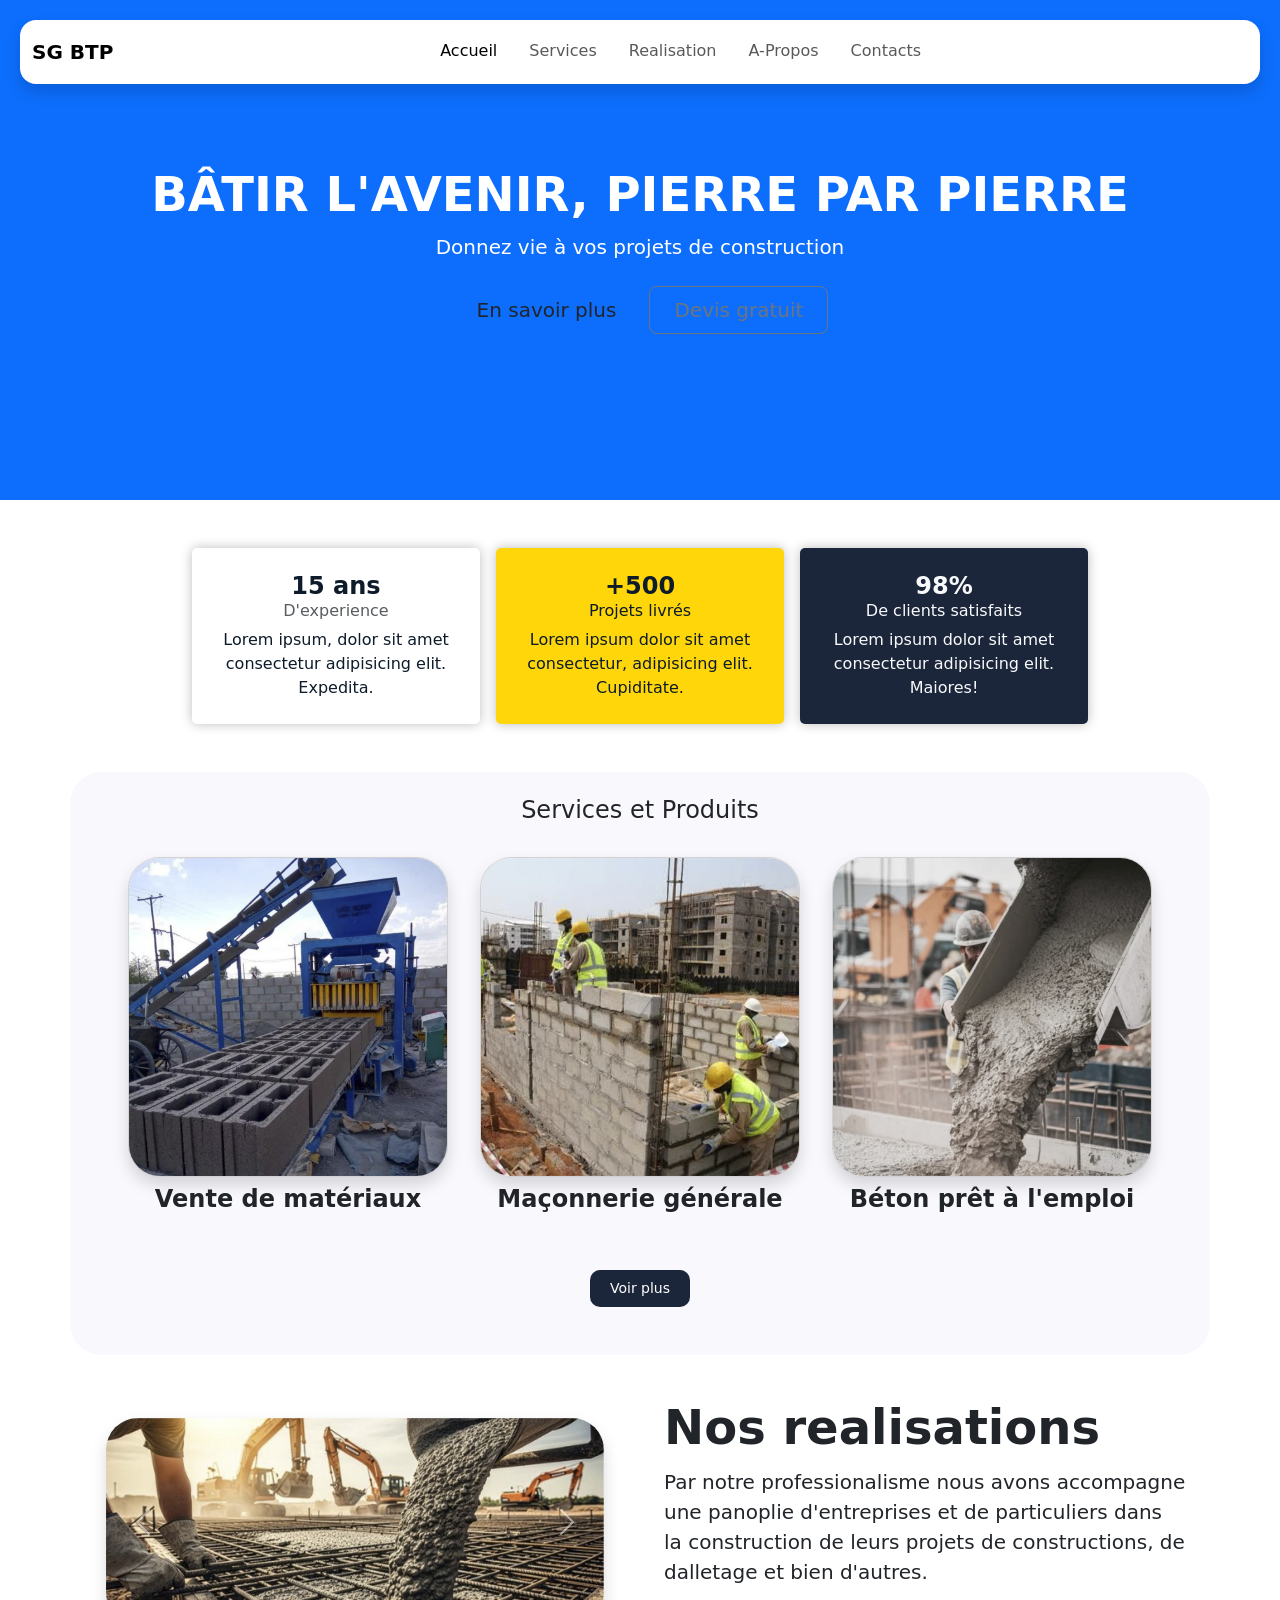
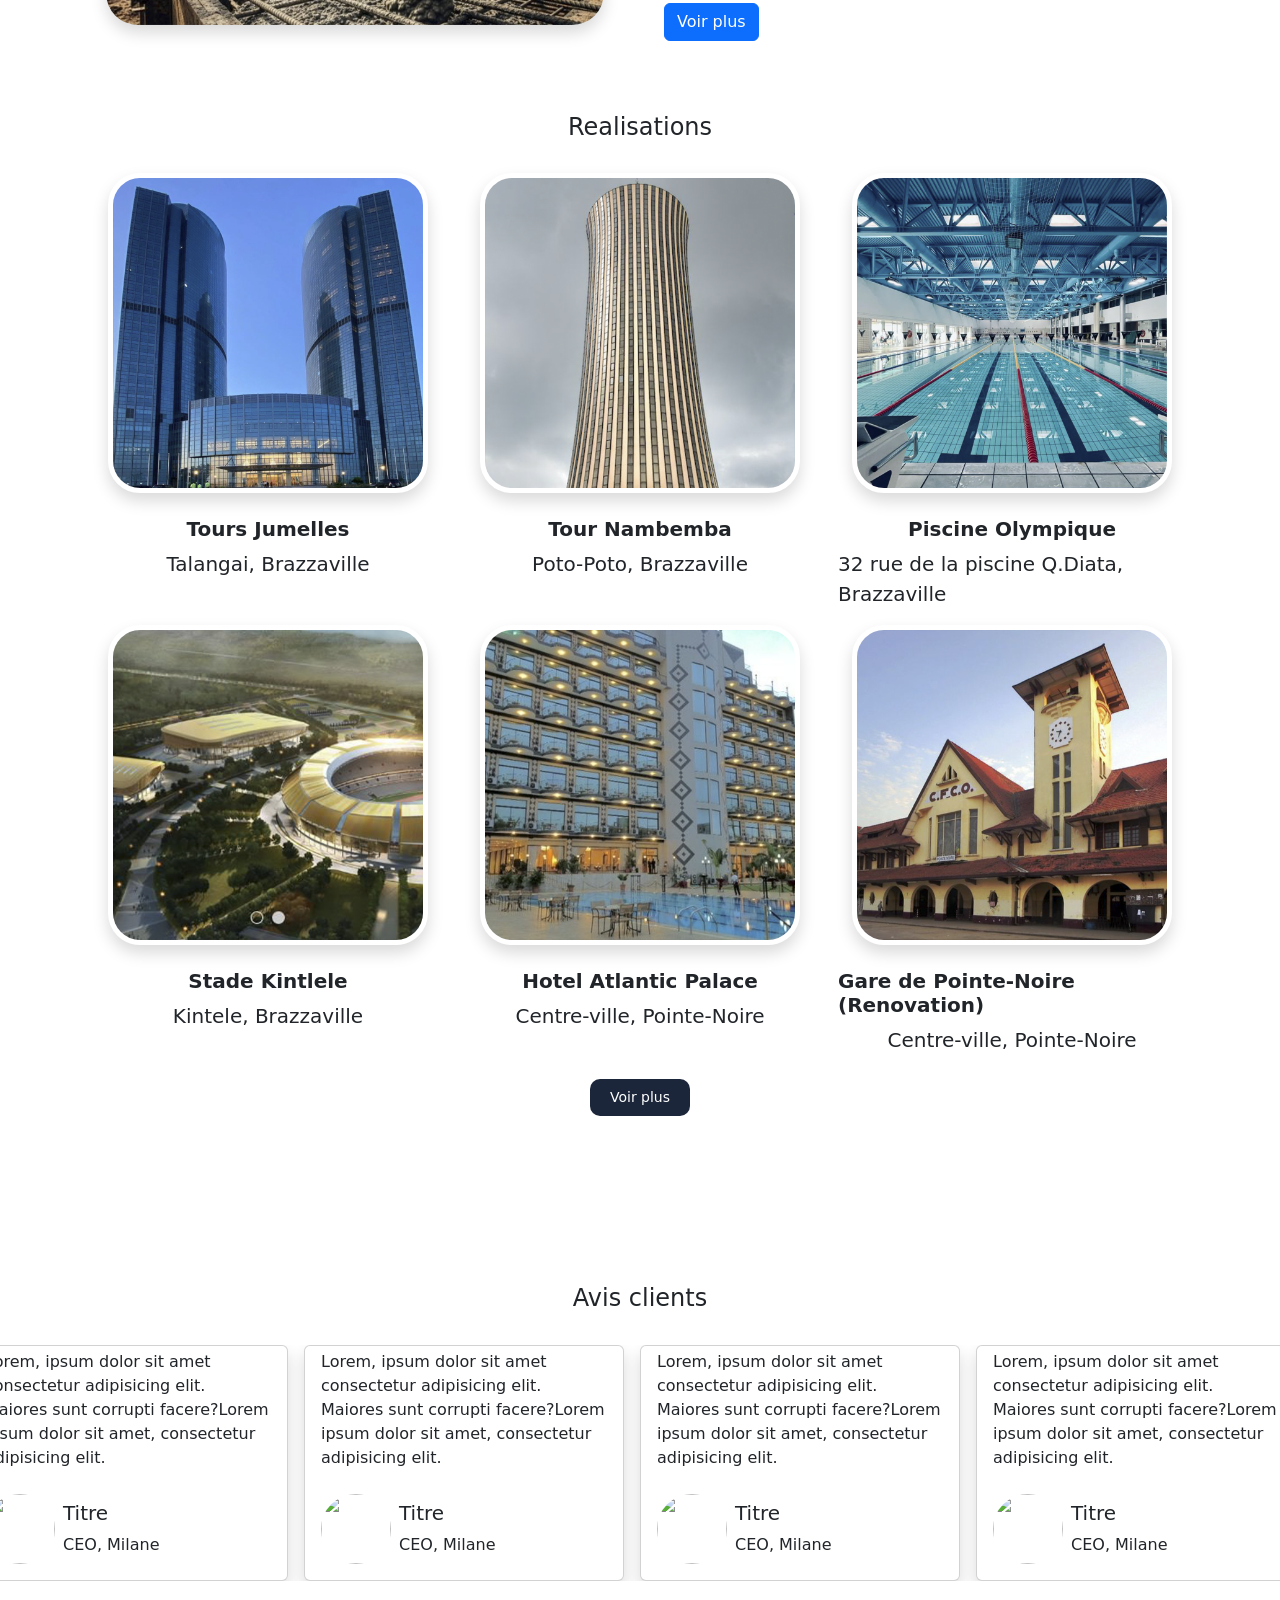
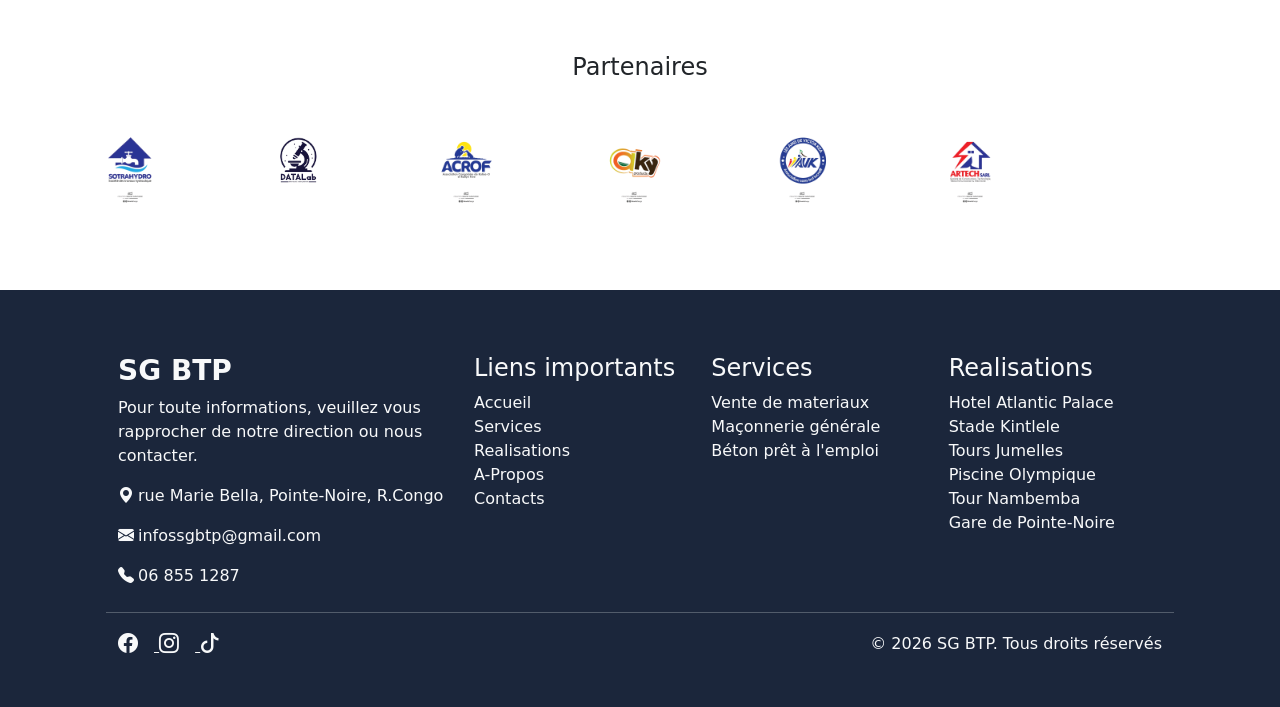
==== index.html @ d7a0d1f5 "Add files via upload" ====
<!DOCTYPE html>
<html lang="en">
<head>
    <meta charset="UTF-8">
    <meta name="viewport" content="width=device-width, initial-scale=1.0">
    <link rel="stylesheet" href="style.css">
    <link href="https://cdn.jsdelivr.net/npm/bootstrap@5.3.8/dist/css/bootstrap.min.css" rel="stylesheet" integrity="sha384-sRIl4kxILFvY47J16cr9ZwB07vP4J8+LH7qKQnuqkuIAvNWLzeN8tE5YBujZqJLB" crossorigin="anonymous">
    <link rel="stylesheet" href="https://cdn.jsdelivr.net/npm/bootstrap-icons@1.13.1/font/bootstrap-icons.min.css">
    <title>S.G. BTP</title>
</head>
<body>
    <!-- Barre de navigation -->
    <header class="d-flex justify-content-center shadow-sm sticky-top">
      <nav class="navbar navbar-expand-lg shadow fixed-top">
        <div class="container-fluid">
          <a class="navbar-brand fw-bold" href="#">SG BTP</a>
          <button class="navbar-toggler pe-0" type="button" data-bs-toggle="offcanvas" data-bs-target="#offcanvasNavbar" aria-controls="offcanvasNavbar" aria-label="Toggle navigation">
            <span class="navbar-toggler-icon"></span>
          </button>
          <div class="offcanvas offcanvas-end" tabindex="-1" id="offcanvasNavbar" aria-labelledby="offcanvasNavbarLabel">
            <div class="offcanvas-header">
              <h5 class="offcanvas-title" id="offcanvasNavbarLabel">SG BTP</h5>
              <button type="button" class="btn-close" data-bs-dismiss="offcanvas" aria-label="Close"></button>
            </div>
            <div class="offcanvas-body">
              <ul class="navbar-nav justify-content-center flex-grow-1 pe-3 gap-3">
                <li class="nav-item">
                  <a class="nav-link active" aria-current="page" href="index.html">Accueil</a>
                </li>
                <li class="nav-item">
                  <a class="nav-link" href="#service">Services</a>
                </li>
                <li class="nav-item">
                  <a class="nav-link" href="#realisation">Realisation</a>
                </li>
                <li class="nav-item">
                  <a class="nav-link" href="a-propos.html">A-Propos</a>
                </li>
                <li class="nav-item">
                  <a class="nav-link" href="contacts.html">Contacts</a>
                </li>
              </ul>
            </div>
          </div>
        </div>
      </nav>
    </header>


    <main>
        <!-- Baniere -->
        <div class="container-heros col-xxl-8 text-white">
          <div class="d-flex flex-column justify-content-center bg-primary text-center heroes-top">
            <h1 class="display-5 fw-bold text-uppercase">Bâtir l'avenir, pierre par pierre</h1>
            <div class="col-lg-6 mx-auto">
              <p class="lead mb-4">Donnez vie à vos projets de construction</p>
              <div class="d-grid gap-2 d-sm-flex justify-content-sm-center">
                <button type="button" class="btn bg-primary btn-first btn-lg px-4 gap-3">En savoir plus</button>
                <button type="button" class="btn bg btn-outline-secondary btn-lg px-4">Devis gratuit</button>
              </div>
            </div>
          </div>

            <!-- Cartes Chiffres -->
            <div class="container justify-content-center py-5 chiffres">
              <div class="row justify-content-center gap-3">
                <div class="card-bg text-center py-4 col-2 col-md-12 col-sx-12 d-flex flex-column justify-content-center align-items-center carte-1" style="width: 18rem">
                    <h4 class="card-title fw-bold">15 ans</h4>
                    <h6 class="card-subtitle mb-2 text-body-secondary">D'experience</h6>
                    <p class="card-text">Lorem ipsum, dolor sit amet consectetur adipisicing elit. Expedita.</p>
                </div>
                <div class="card-bg text-center col-3 col-md-12 col-sx-12 d-flex flex-column justify-content-center align-items-center carte-2" style="width: 18rem">
                    <h4 class="card-title fw-bold">+500</h4>
                    <h6 class="card-subtitle mb-2">Projets livrés</h6>
                    <p class="card-text">Lorem ipsum dolor sit amet consectetur, adipisicing elit. Cupiditate.</p>
                </div>
                <div class="card-bg col-3 col-md-12 col-sx-12 text-center d-flex flex-column justify-content-center align-items-center carte-3" style="width: 18rem">
                    <h4 class="card-title fw-bold">98%</h4>
                    <h6 class="card-subtitle mb-2">De clients satisfaits</h6>
                    <p class="card-text">Lorem ipsum dolor sit amet consectetur adipisicing elit. Maiores!</p>
                </div>
              </div>
          </div>
        </div>

        <!-- Produits et services -->
        <div class="container rounded-5 produits">
          <div class="d-flex flex-column align-items-center">
            <div class="text">
              <div class="text d-flex align-items-center py-4">
                <h4 class="" id="service">Services et Produits</h4>
              </div>
            </div>
            <!-- Cartes -->
            <div class="row gap-2 justify-content-center pb-5 services">
              <div class="col d-flex flex-column align-items-center">
                <div class="card px-0 col-4 col-md-12 shadow overflow-hidden rounded-5" style="width: 20rem; height: 20rem;">
                  <img src="assets/images/briques.png" class="img-fluid" alt="">
                </div>
                <h4 class="fw-bold mt-2">Vente de matériaux</h4>
              </div>
              <div class="col d-flex flex-column align-items-center">
                <div class="card px-0 col-4 col-md-12 shadow overflow-hidden rounded-5" style="width: 20rem; height: 20rem;">
                  <img src="assets/images/construction.png" class="img-fluid" alt="">
                </div>
                <h4 class="fw-bold mt-2">Maçonnerie générale</h4>
              </div>
              <div class="col d-flex flex-column align-items-center">
                <div class="card px-0 col-4 col-md-12 shadow overflow-hidden rounded-5" style="width: 20rem; height: 20rem;">
                  <img src="assets/images/beton.png" class="img-fluid" alt="">
                </div>
                <h4 class="fw-bold mt-2">Béton prêt à l'emploi</h4>
              </div>
            </div>
            <a href="" class="VoirPlus-button mb-5">Voir plus</a>
          </div>
        </div>


        <!-- Autre section -->
        <div class="container d-flex align-items-center col-xxl-8 px-4 my-5">
          <div class="row flex-lg-row-reverse align-items-center g-5">
            <div class="col-lg-6">
              <h1 class="display-5 fw-bold lh-1 mb-3">Nos realisations</h1>
              <p class="lead">Par notre professionalisme nous avons accompagne une panoplie d'entreprises et de particuliers dans la construction de leurs projets de constructions, de dalletage et bien d'autres.</p>
              <a href="#" class="btn btn-primary">Voir plus</a>
            </div>

            <div class="col-10 col-sm-8 col-lg-6 slide">
              <div class="container rounded-3">
                <div id="carouselExampleFade" class="carousel slide carousel-fade">
                    <div class="carousel-inner rounded-5 shadow">
                      <div class="carousel-item active">
                        <img src="assets/images/bg-index-1.png" class="d-block img-fluid" alt="">
                      </div>
                      <div class="carousel-item">
                        <img src="assets/images/canalisation-2.png" class="d-block img-fluid" alt="">
                      </div>
                      <div class="carousel-item">
                        <img src="assets/images/beton.png" class="d-block img-fluid" alt="">
                      </div>
                    </div>
                    <button class="carousel-control-prev" type="button" data-bs-target="#carouselExampleFade" data-bs-slide="prev">
                      <span class="carousel-control-prev-icon" aria-hidden="true"></span>
                      <span class="visually-hidden">Previous</span>
                    </button>
                    <button class="carousel-control-next" type="button" data-bs-target="#carouselExampleFade" data-bs-slide="next">
                      <span class="carousel-control-next-icon" aria-hidden="true"></span>
                      <span class="visually-hidden">Next</span>
                    </button>
                </div>
              </div>

            </div>
          </div>
        </div>

        <!-- Realisations -->
        <div class="container rounded-5 realisation" id="realisation">
          <div class="d-flex flex-column align-items-center">
            <div class="text">
              <div class="text d-flex align-items-center py-4">
                <h4 class="">Realisations</h4>
              </div>
            </div>
            <!-- Cartes -->
            <div class="container d-flex flex-column gap-2 justify-content-center align-items-center pb-5 services">
              <div class="row">
                <div class="col d-flex flex-column align-items-center">
                  <div class="card px-0 col-4 col-md-12 shadow overflow-hidden rounded-5  border-5 border-white" style="width: 20rem; height: 20rem;">
                    <img src="assets/images/Tour-Jumelles.png" class="img-fluid" alt="">
                  </div>
                  <h5 class="fw-bold mt-4">Tours Jumelles</h5>
                  <p class="lead">Talangai, Brazzaville</p>
                </div>
                <div class="col d-flex flex-column align-items-center">
                  <div class="card px-0 col-4 col-md-12 shadow overflow-hidden rounded-5 border-5 border-white" style="width: 20rem; height: 20rem;">
                    <img src="assets/images/Tour-Nambemba.png" class="img-fluid" alt="">
                  </div>
                  <h5 class="fw-bold mt-4">Tour Nambemba</h5>
                  <p class="lead">Poto-Poto, Brazzaville</p>
                </div>
                <div class="col d-flex flex-column align-items-center">
                  <div class="card px-0 col-4 col-md-12 shadow overflow-hidden rounded-5 border-5 border-white" style="width: 20rem; height: 20rem;">
                    <img src="assets/images/piscine.png" class="img-fluid" alt="">
                  </div>
                  <h5 class="fw-bold mt-4">Piscine Olympique</h5>
                  <p class="lead">32 rue de la piscine Q.Diata, Brazzaville</p>
                </div>
                <div class="col d-flex flex-column align-items-center">
                  <div class="card px-0 col-4 col-md-12 shadow overflow-hidden rounded-5 border-5 border-white" style="width: 20rem; height: 20rem;">
                    <img src="assets/images/Stade-Kintele.png" class="img-fluid" alt="">
                  </div>
                  <h5 class="fw-bold mt-4">Stade Kintlele</h5>
                  <p class="lead">Kintele, Brazzaville</p>
                </div>
                <div class="col d-flex flex-column align-items-center">
                  <div class="card px-0 col-4 col-md-12 shadow overflow-hidden rounded-5 border-5 border-white" style="width: 20rem; height: 20rem;">
                    <img src="assets/images/Atlantic-Palace.png" class="img-fluid" alt="">
                  </div>
                  <h5 class="fw-bold mt-4">Hotel Atlantic Palace</h5>
                  <p class="lead">Centre-ville, Pointe-Noire</p>
                </div>
                <div class="col d-flex flex-column align-items-center">
                  <div class="card px-0 col-4 col-md-12 shadow overflow-hidden rounded-5 border-5 border-white" style="width: 20rem; height: 20rem;">
                    <img src="assets/images/Gare.png" class="img-fluid" alt="">
                  </div>
                  <h5 class="fw-bold mt-4">Gare de Pointe-Noire (Renovation)</h5>
                  <p class="lead">Centre-ville, Pointe-Noire</p>
                </div>
              </div>
              <a href="" class="VoirPlus-button mb-5">Voir plus</a>
            </div>
          </div>
        </div>

        <!-- Avis clients -->
        <div class="carousel-container avis-clients py-5">
          <div class="text d-flex align-items-center px-4 py-4">
            <h4 class="">Avis clients</h4>
          </div>
          <div class="carousel-avis">
            <div class="carousel-inner d-flex justify-content-center gap-3">
              <div class="card col-3 col-sx-12 shadow card-avis">
                <div class="card-body pt-1">
                  <p class="card-text">Lorem, ipsum dolor sit amet consectetur adipisicing elit. Maiores sunt corrupti facere?Lorem ipsum dolor sit amet, consectetur adipisicing elit.</p>
                  <div class="d-flex align-items-center pt-2">
                    <img src="https://i.pinimg.com/736x/65/1d/26/651d2673dc1238faa5133dba76e89528.jpg" alt="">
                    <div class="ps-2">
                      <h5 class="card-title">Titre</h5>
                      <span>CEO, Milane</span>
                    </div>
                  </div>
                </div>
              </div>
              <div class="card col-3 col-sx-12 shadow card-avis">
                <div class="card-body pt-1">
                  <p class="card-text">Lorem, ipsum dolor sit amet consectetur adipisicing elit. Maiores sunt corrupti facere?Lorem ipsum dolor sit amet, consectetur adipisicing elit.</p>
                  <div class="d-flex align-items-center pt-2">
                    <img src="https://i.pinimg.com/736x/65/1d/26/651d2673dc1238faa5133dba76e89528.jpg" alt="">
                    <div class="ps-2">
                      <h5 class="card-title">Titre</h5>
                      <span>CEO, Milane</span>
                    </div>
                  </div>
                </div>
              </div>
              <div class="card col-3 col-sx-12 shadow card-avis">
                <div class="card-body pt-1">
                  <p class="card-text">Lorem, ipsum dolor sit amet consectetur adipisicing elit. Maiores sunt corrupti facere?Lorem ipsum dolor sit amet, consectetur adipisicing elit.</p>
                  <div class="d-flex align-items-center pt-2">
                    <img src="https://i.pinimg.com/736x/65/1d/26/651d2673dc1238faa5133dba76e89528.jpg" alt="">
                    <div class="ps-2">
                      <h5 class="card-title">Titre</h5>
                      <span>CEO, Milane</span>
                    </div>
                  </div>
                </div>
              </div>
              <div class="card col-3 col-sx-12 shadow card-avis">
                <div class="card-body pt-1">
                  <p class="card-text">Lorem, ipsum dolor sit amet consectetur adipisicing elit. Maiores sunt corrupti facere?Lorem ipsum dolor sit amet, consectetur adipisicing elit.</p>
                  <div class="d-flex align-items-center pt-2">
                    <img src="https://i.pinimg.com/736x/65/1d/26/651d2673dc1238faa5133dba76e89528.jpg" alt="">
                    <div class="ps-2">
                      <h5 class="card-title">Titre</h5>
                      <span>CEO, Milane</span>
                    </div>
                  </div>
                </div>
              </div>
            </div>
          </div>
        </div>


        <!-- Partenaires -->
        <div class="container partenaires">
          <div class="text d-flex align-items-center py-4">
            <h4 class="">Partenaires</h4>
          </div>
          <div class="row gap-5">
            <div class="col col-lg-4 col-sx-3 mb-2 rounded-5" style="height: 120px; width: 120px;">
                <img src="assets/logo/a.jpg" alt="" class="img-fluid">
            </div>
            <div class="col col-lg-4 col-sx-3 mb-2 rounded-5" style="height: 120px; width: 120px;">
                <img src="assets/logo/FB_IMG_17086905387080178.jpg" alt="" class="img-fluid">
            </div>
            <div class="col col-lg-4 col-sx-3 mb-2 rounded-5" style="height: 120px; width: 120px;">
                <img src="assets/logo/FB_IMG_17087681564010511.jpg" alt="" class="img-fluid">
            </div>
            <div class="col col-lg-4 col-sx-3 mb-2 rounded-5" style="height: 120px; width: 120px;">
                <img src="assets/logo/FB_IMG_17087681809745678.jpg" alt="" class="img-fluid">
            </div>
            <div class="col col-lg-4 col-sx-3 mb-2 rounded-5" style="height: 120px; width: 120px;">
                <img src="assets/logo/s.jpg" alt="" class="img-fluid">
            </div>
            <div class="col col-lg-4 col-sx-3 mb-2 rounded-5" style="height: 120px; width: 120px;">
                <img src="assets/logo/FB_IMG_17087681988746817.jpg" alt="" class="img-fluid">
            </div>
          </div>
        </div>

    </main>

    <footer class="text-light py-5 mt-5">
      <div class="container px-5">
        <div class="row">
          <div class="col-6 col-lg-4">
            <div class="li">
              <h3 class="pt-3 fw-bold">SG BTP</h3>
              <p>Pour toute informations, veuillez vous rapprocher de notre direction ou nous contacter.</p>
              <div class="icon-text d-flex gap-1">
                <i class="bi bi-geo-alt-fill"></i>
                <p>rue Marie Bella, Pointe-Noire, R.Congo</p>
              </div>
              <div class="icon-text d-flex gap-1">
                <i class="bi bi-envelope-fill"></i>
                  <p class="">infossgbtp@gmail.com</p>
              </div>
              <div class="icon-text d-flex gap-1">
                <i class="bi bi-telephone-fill"></i>
                <p class="mb-0">06 855 1287</p>
              </div>
            </div>
          </div>

          <div class="col">
            <div class="li">
              <h4 class="pt-3">Liens importants</h4>
              <ul class="list-unstyled">
                <li><a href="" class="text-decoration-none text-light">Accueil</a></li>
                <li><a href="" class="text-decoration-none text-light">Services</a></li>
                <li><a href="" class="text-decoration-none text-light">Realisations</a></li>
                <li><a href="" class="text-decoration-none text-light">A-Propos</a></li>
                <li><a href="" class="text-decoration-none text-light">Contacts</a></li>
              </ul>
            </div>
          </div>
          <div class="col">
            <div class="li">
              <h4 class="pt-3">Services</h4>
              <ul class="list-unstyled">
                <li><a href="" class="text-decoration-none text-light">Vente de materiaux</a></li>
                <li><a href="" class="text-decoration-none text-light">Maçonnerie générale</a></li>
                <li><a href="" class="text-decoration-none text-light">Béton prêt à l'emploi</a></li>
              </ul>
            </div>
          </div>
          <div class="col">
            <div class="li">
              <h4 class="pt-3">Realisations</h4>
              <ul class="list-unstyled">
                <li><a href="#realisation" class="text-decoration-none text-light">Hotel Atlantic Palace</a></li>
                <li><a href="#realisation" class="text-decoration-none text-light">Stade Kintlele</a></li>
                <li><a href="#realisation" class="text-decoration-none text-light">Tours Jumelles</a></li>
                <li><a href="#realisation" class="text-decoration-none text-light">Piscine Olympique</a></li>
                <li><a href="#realisation" class="text-decoration-none text-light">Tour Nambemba</a></li>
                <li><a href="#realisation" class="text-decoration-none text-light">Gare de Pointe-Noire</a></li>
              </ul>
            </div>
          </div>
          <hr class="mt-4">
          <div class="mb-0 d-flex align-items-center justify-content-between">
            <div class="icones">
              <a href="#" class="text-decortion-none text-light">
                <i class="bi bi-facebook fs-5 me-3"></i>
              </a>
              <a href="#" class="text-decortion-none text-light">
                <i class="bi bi-instagram fs-5 me-3"></i>
              </a>
              <a href="#" class="text-decortion-none text-light">
                <i class="bi bi-tiktok fs-5"></i>
              </a>
            </div>
            <p class="text-center mb-0">&copy; 2026 SG BTP. Tous droits réservés</p>
          </div>
        </div>
      </div>
    </footer>


    <script src="https://cdn.jsdelivr.net/npm/bootstrap@5.3.8/dist/js/bootstrap.bundle.min.js" integrity="sha384-FKyoEForCGlyvwx9Hj09JcYn3nv7wiPVlz7YYwJrWVcXK/BmnVDxM+D2scQbITxI" crossorigin="anonymous"></script>
</body>
</html>
---- style.css ----
*{
    margin: 0%;
    padding: 0%;
    box-sizing: border-box;
}

:root{
    /* Barre de navigation (Navbar), pied de page (Footer), titres principaux */
    --bleu-nuit: #1B263B;

    /* Boutons d'appel à l'action, icônes, surlignages importants. */
    --jaune-securite: #FFD60A;

    /* Sous-titres, bordures, icônes secondaires */
    --gris-beton: #778DA9;

    /* Fond de page (Background) pour une lecture fluide */
    --blanc-casse: #F8F9FA;

    /* Texte principal pour un contraste optimal */
    --noir-antharcite: #0D1B2A;
}

/* header{
    height: 4rem;
}
 */
.navbar{
    background-color: #fff;
    height: 4rem;
    margin: 20px;

    border-radius: 16px;
    -webkit-border-radius: 16px;
    -moz-border-radius: 16px;
    -ms-border-radius: 16px;
    -o-border-radius: 16px;
}

.heroes-top{
    background-image: linear-gradient(#0000008c), url(https://i.pinimg.com/736x/65/1d/26/651d2673dc1238faa5133dba76e89528.jpg);
    background-position: center;
    background-size: cover;
    background-repeat: no-repeat;
    width: 100%;
    height: 500px;
}

.btn-first{
    background-color: var(--jaune-securite);
    color: #fff;
}

.list{
    display: flex;
    justify-content: space-between;
}


.VoirPlus-button{
    background-color: var(--bleu-nuit);
    color: #fff;
    font-size: 14px;
    padding: 8px 20px;
    text-decoration: none;
    border-radius: 10px;
    -webkit-border-radius: 10px;
    -moz-border-radius: 10px;
    -ms-border-radius: 10px;
    -o-border-radius: 10px;
    transition: 0.3s;
    -webkit-transition: 0.3s;
    -moz-transition: 0.3s;
    -ms-transition: 0.3s;
    -o-transition: 0.3s;
}

.navbar-toggler{
    border: none;
    font-size: 1.25rem;
}

.navbar-toggler:focus, .btn-close:focus{
    box-shadow: none;
    outline: none;
}


nav ul li::after{
    content: '';
    width: 0%;
    height: 2px;
    background: var(--jaune-securite);
    display: block;
    margin: auto;
    transition: 0,3s;
    -webkit-transition: 0,3s;
    -moz-transition: 0,3s;
    -ms-transition: 0,3s;
    -o-transition: 0,3s;
}

nav ul li:hover::after{
    width: 80%;
    transition: 0.3s;
    -webkit-transition: 0.3s;
    -moz-transition: 0.3s;
    -ms-transition: 0.3s;
    -o-transition: 0.3s;
}

/* .nav-link{
    color: #0D1B2A;
    font-weight: 500;
    position: relative;
}

.nav-link:hover, .nav-link:active{
    color: #0D1B2A;
}

.nav-link::before{
    content: '';
    width: 0%;
    bottom: 0;
    height: 2px;
    background: var(--jaune-securite);
    display: block;
    margin: auto;
    transition: 0,4s;
    -webkit-transition: 0,4s;
    -moz-transition: 0,4s;
    -ms-transition: 0,4s;
    -o-transition: 0,4s;
}

.nav-link:hover::before{
    width: 100%;
    transition: 0.4s;
    -webkit-transition: 0.4s;
    -moz-transition: 0.4s;
    -ms-transition: 0.4s;
    -o-transition: 0.4s;
} */



.card-bg{
    cursor: pointer;
    transition: 0.3s;
    -webkit-transition: 0.3s;
    -moz-transition: 0.3s;
    -ms-transition: 0.3s;
    -o-transition: 0.3s;
}

.card-bg:hover{
    transform: translateY(-30px);
    -webkit-transform: translateY(-30px);
    -moz-transform: translateY(-30px);
    -ms-transform: translateY(-30px);
    -o-transform: translateY(-30px);
}

.carte-1{
    background-color: #fff;
    color: var(--noir-antharcite);
    box-shadow: 0 0 12px rgba(0, 0, 0, 0.267);

    border-radius: 5px;
    -webkit-border-radius: 5px;
    -moz-border-radius: 5px;
    -ms-border-radius: 5px;
    -o-border-radius: 5px;
}
.carte-2{
    background-color: var(--jaune-securite);
    color: var(--noir-antharcite);
    box-shadow: 0 0 12px rgba(0, 0, 0, 0.267);
    border-radius: 5px;
    -webkit-border-radius: 5px;
    -moz-border-radius: 5px;
    -ms-border-radius: 5px;
    -o-border-radius: 5px;
}

.carte-3{
    background-color: var(--bleu-nuit);
    color:#F8F9FA;
    box-shadow: 0 0 12px rgba(0, 0, 0, 0.267);
    border-radius: 5px;
    -webkit-border-radius: 5px;
    -moz-border-radius: 5px;
    -ms-border-radius: 5px;
    -o-border-radius: 5px;
}


/* Produits */

/* boutton voir tout */
button a{
    text-decoration: none;
    color: var(--noir-antharcite);
}

.text{
    display: flex;
    align-items: center;
    justify-content: space-around;
    /* background-color: #FFD60A; */
    width: 100%;
}

.produits{
    background-color: #f9f9fd;
    display: block;
    justify-content: center;
    align-items: center;
}

img{
    transition: 0.3s;
    -webkit-transition: 0.3s;
    -moz-transition: 0.3s;
    -ms-transition: 0.3s;
    -o-transition: 0.3s;
}

img:hover{
    transform: scale(1.3);
    -webkit-transform: scale(1.3);
    -moz-transform: scale(1.3);
    -ms-transform: scale(1.3);
    -o-transform: scale(1.3);
}


/* Avis clients */
.carousel-avis img{
    width: 70px;
    height: 70px;
    border-radius: 50%;
    -webkit-border-radius: 50%;
    -moz-border-radius: 50%;
    -ms-border-radius: 50%;
    -o-border-radius: 50%;
}

/* .card-avis{
    display: flex;
    align-items: center;
    justify-content: center;
} */
.carousel-container{
    width: 100%;
    overflow: hidden;
}
.carousel-avis{
    display: flex;
    /*width: max-content;*/
    animation: scroll 10s linear infinite;
    -webkit-animation: scroll 10s linear infinite;
}





/* .card{
    padding: 0;
} */



/* Scroll Avis Clients */
@keyframes scroll{
    0%{
        transform: translateX(0);
        -webkit-transform: translateX(0);
        -moz-transform: translateX(0);
        -ms-transform: translateX(0);
        -o-transform: translateX(0);
    }
    100%{
        transform: translateX(-80%);
        -webkit-transform: translateX(-80%);
        -moz-transform: translateX(-80%);
        -ms-transform: translateX(-80%);
        -o-transform: translateX(-80%);
}
}

/* .carousel-container:hover .carousel{
    animation-play-state: paused;
} */


/* Footer */
footer{
    background-color: var(--bleu-nuit);
}

footer ul li{
    transition: 0.3s;
    -webkit-transition: 0.3s;
    -moz-transition: 0.3s;
    -ms-transition: 0.3s;
    -o-transition: 0.3s;
}
footer ul li:hover{
    font-weight: 500;
    transform: translateX(-8px);
    -webkit-transform: translateX(-8px);
    -moz-transform: translateX(-8px);
    -ms-transform: translateX(-8px);
    -o-transform: translateX(-8px);
}
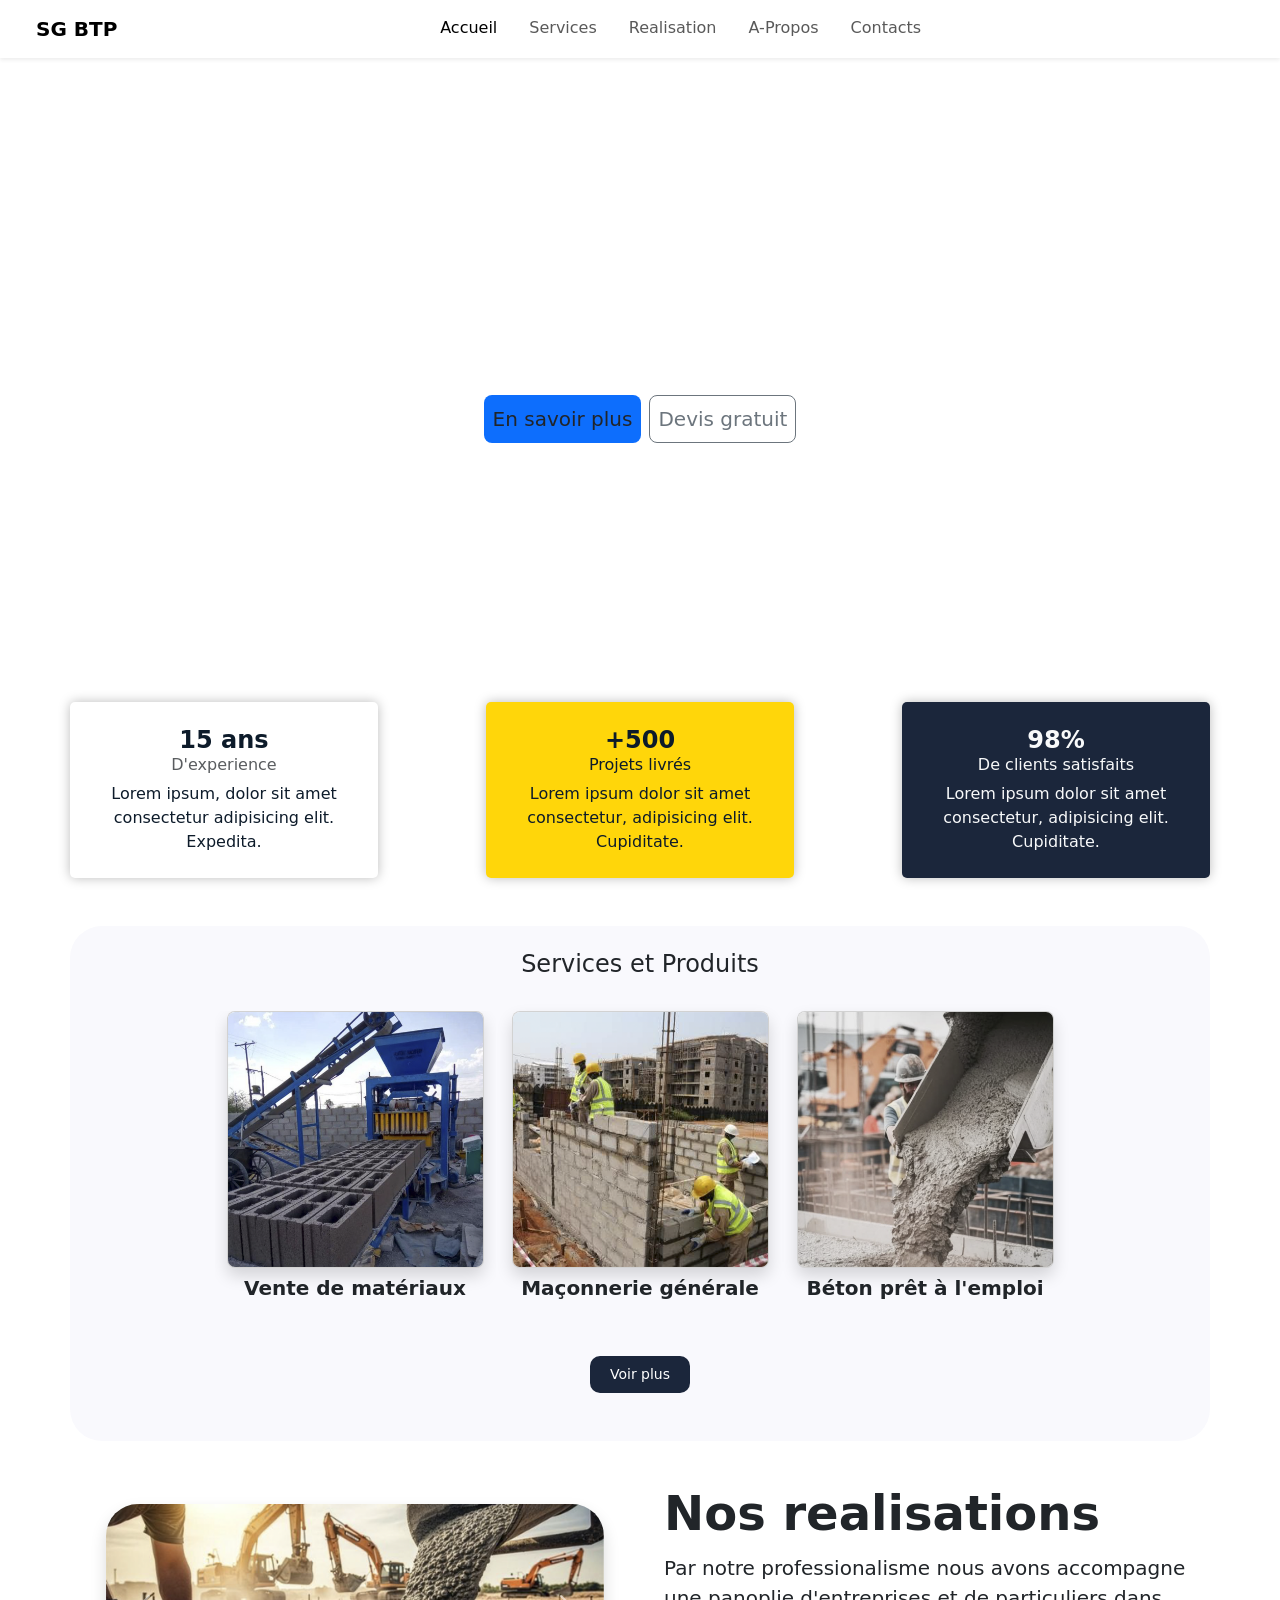
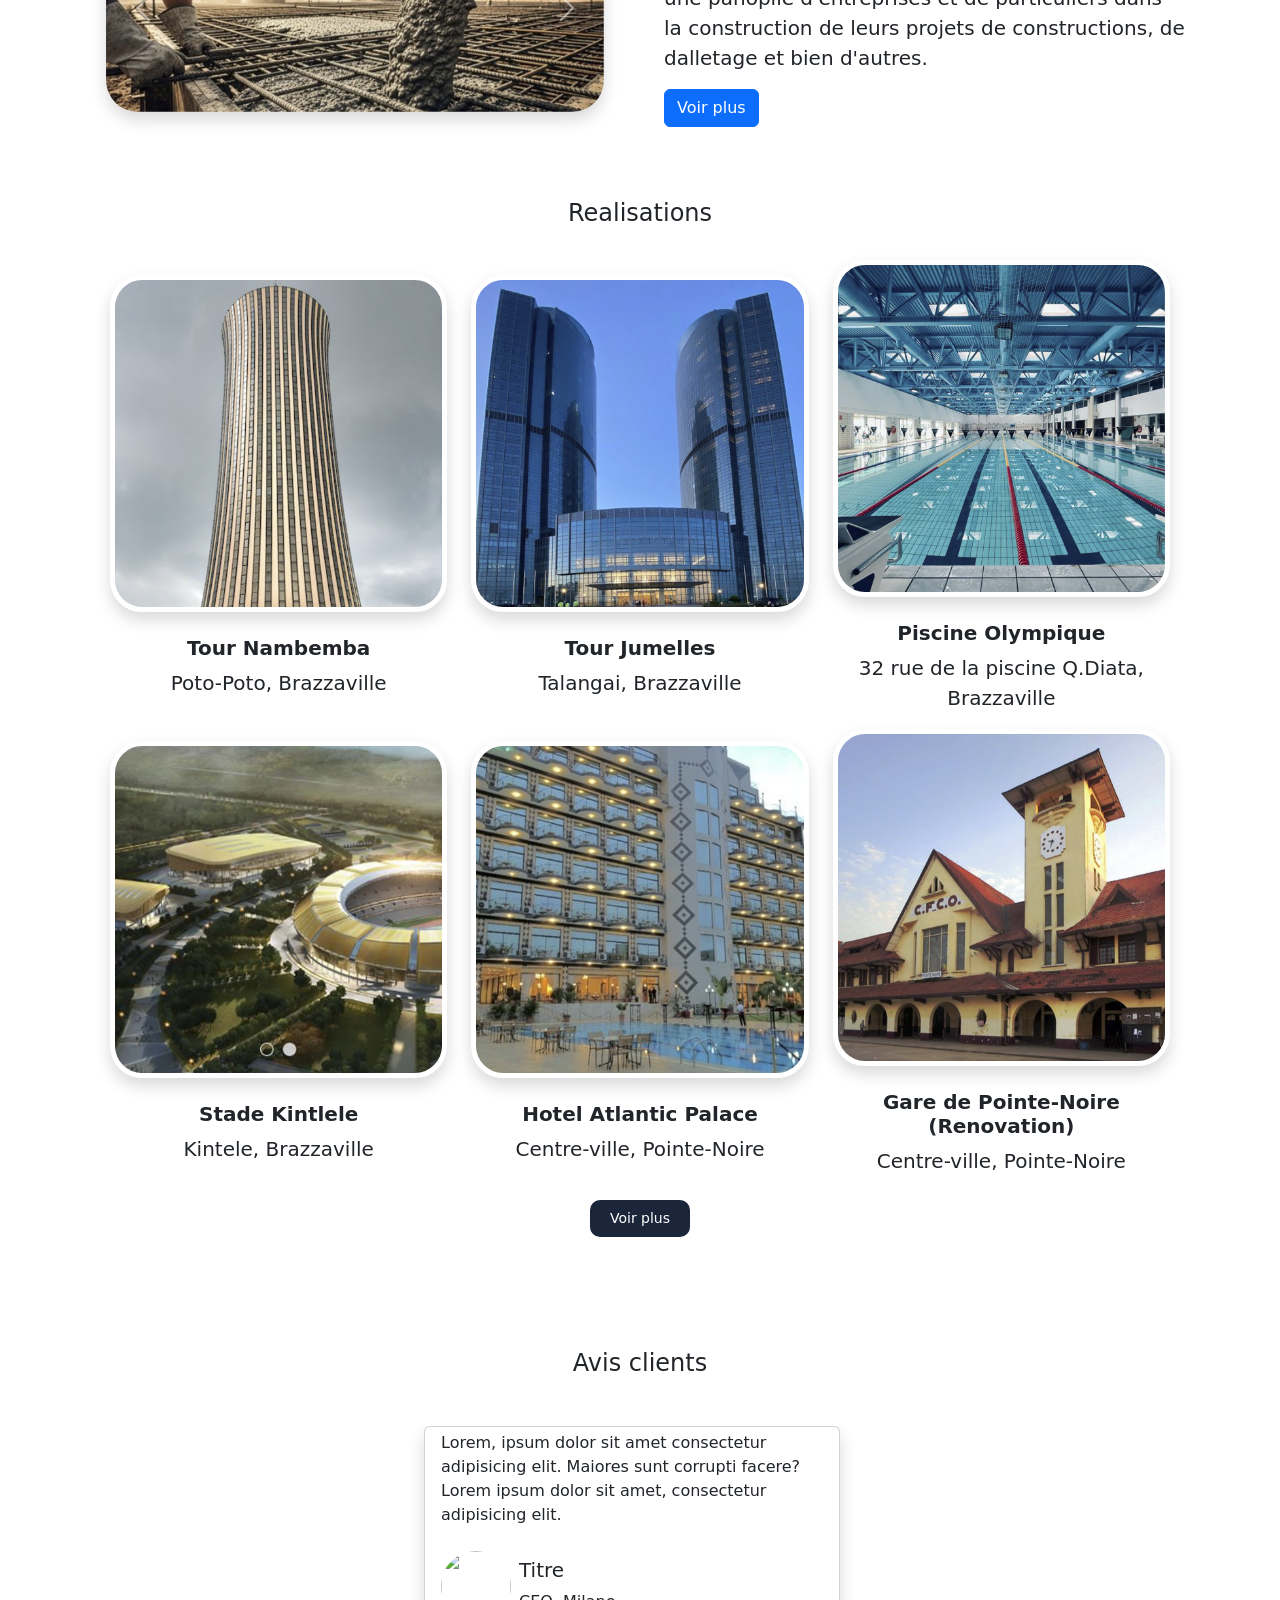
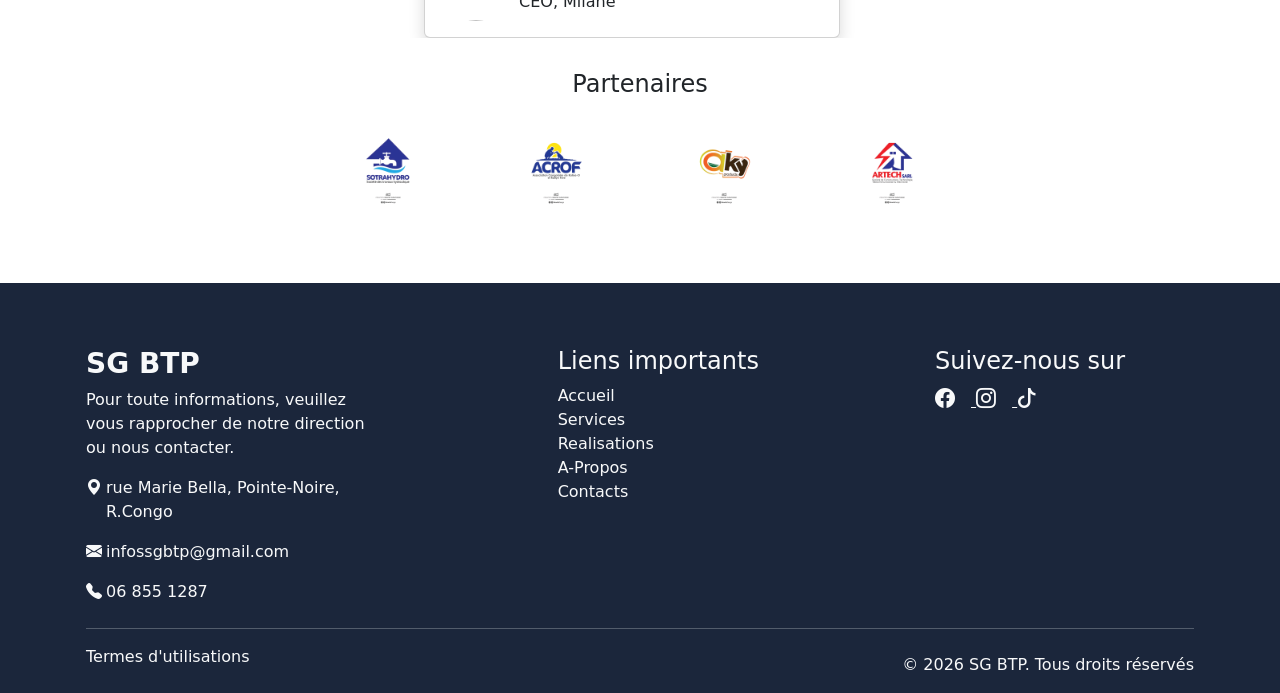
==== commit c82ae4ae: "Add files via upload" ====
--- a/index.html
+++ b/index.html
@@ -10,8 +10,8 @@
 </head>
 <body>
     <!-- Barre de navigation -->
-    <header class="d-flex justify-content-center shadow-sm sticky-top">
-      <nav class="navbar navbar-expand-lg shadow fixed-top">
+    <header class="fixed-top shadow-sm">
+      <nav class="navbar navbar-expand-lg navbar-expand-md bg-white px-4">
         <div class="container-fluid">
           <a class="navbar-brand fw-bold" href="#">SG BTP</a>
           <button class="navbar-toggler pe-0" type="button" data-bs-toggle="offcanvas" data-bs-target="#offcanvasNavbar" aria-controls="offcanvasNavbar" aria-label="Toggle navigation">
@@ -47,44 +47,46 @@
     </header>
 
 
-    <main>
+    <main class="mt-5 px-0">
         <!-- Baniere -->
-        <div class="container-heros col-xxl-8 text-white">
-          <div class="d-flex flex-column justify-content-center bg-primary text-center heroes-top">
-            <h1 class="display-5 fw-bold text-uppercase">Bâtir l'avenir, pierre par pierre</h1>
-            <div class="col-lg-6 mx-auto">
-              <p class="lead mb-4">Donnez vie à vos projets de construction</p>
-              <div class="d-grid gap-2 d-sm-flex justify-content-sm-center">
-                <button type="button" class="btn bg-primary btn-first btn-lg px-4 gap-3">En savoir plus</button>
-                <button type="button" class="btn bg btn-outline-secondary btn-lg px-4">Devis gratuit</button>
-              </div>
-            </div>
-          </div>
-
-            <!-- Cartes Chiffres -->
-            <div class="container justify-content-center py-5 chiffres">
-              <div class="row justify-content-center gap-3">
-                <div class="card-bg text-center py-4 col-2 col-md-12 col-sx-12 d-flex flex-column justify-content-center align-items-center carte-1" style="width: 18rem">
-                    <h4 class="card-title fw-bold">15 ans</h4>
-                    <h6 class="card-subtitle mb-2 text-body-secondary">D'experience</h6>
-                    <p class="card-text">Lorem ipsum, dolor sit amet consectetur adipisicing elit. Expedita.</p>
-                </div>
-                <div class="card-bg text-center col-3 col-md-12 col-sx-12 d-flex flex-column justify-content-center align-items-center carte-2" style="width: 18rem">
-                    <h4 class="card-title fw-bold">+500</h4>
-                    <h6 class="card-subtitle mb-2">Projets livrés</h6>
-                    <p class="card-text">Lorem ipsum dolor sit amet consectetur, adipisicing elit. Cupiditate.</p>
-                </div>
-                <div class="card-bg col-3 col-md-12 col-sx-12 text-center d-flex flex-column justify-content-center align-items-center carte-3" style="width: 18rem">
-                    <h4 class="card-title fw-bold">98%</h4>
-                    <h6 class="card-subtitle mb-2">De clients satisfaits</h6>
-                    <p class="card-text">Lorem ipsum dolor sit amet consectetur adipisicing elit. Maiores!</p>
-                </div>
-              </div>
-          </div>
-        </div>
-
+        <div class="container-heros col-xxl-8 text-white mb-0 d-flex align-items-center justify-content-center mb-4">
+          <div class="d-flex flex-column align-items-center justify-content-center text-center heroes-top px-5">
+            <div class="caontainer texte d-flex flex-column align-items-center justify-content-center text-center">
+              <h1 class="display-5 fw-bold text-uppercase">Bâtir l'avenir, pierre par pierre</h1>
+              <p class="lead">Donnez vie à vos projets de construction</p>
+            </div>
+              <div class="container d-grid gap-2 d-sm-flex justify-content-sm-center mx-5 buttons">
+                <!-- <a href="" class="VoirPlus-button">En savoir plus</a>
+                <a href="" class="VoirPlus-button">Devis gratuit</a> -->
+                <button type="button" class="btn bg-primary btn-first btn-lg px-2">En savoir plus</button>
+                <button type="button" class="btn bg btn-outline-secondary btn-lg px-2">Devis gratuit</button>
+              </div>
+            </div>
+        </div>
+
+        <!-- Cartes Chiffres -->
+        <div class="container-chiffres mx-4 justify-content-center px-0 py-0 chiffres">
+          <div class="row justify-content-around w-100 mx-0 gap-3">
+            <div class="col-10 col-sm-8 col-lg-3 col-md-3 card-bg text-center py-4 d-flex flex-column justify-content-center align-items-center carte-1">
+                <h4 class="card-title fw-bold">15 ans</h4>
+                <h6 class="card-subtitle mb-2 text-body-secondary">D'experience</h6>
+                <p class="card-text">Lorem ipsum, dolor sit amet consectetur adipisicing elit. Expedita.</p>
+            </div>
+            <div class="col-10 col-sm-8 col-md-3 col-lg-3 card-sm-12 py-4 card-bg text-center d-flex flex-column justify-content-center align-items-center carte-2">
+                <h4 class="card-title fw-bold">+500</h4>
+                <h6 class="card-subtitle mb-2">Projets livrés</h6>
+                <p class="card-text">Lorem ipsum dolor sit amet consectetur, adipisicing elit. Cupiditate.</p>
+            </div>
+            <div class="col-10 col-sm-8 col-md-3 col-lg-3 py-4 card-bg text-center d-flex flex-column justify-content-center align-items-center carte-3">
+                <h4 class="card-title fw-bold">98%</h4>
+                <h6 class="card-subtitle mb-2">De clients satisfaits</h6>
+                <p class="card-text">Lorem ipsum dolor sit amet consectetur, adipisicing elit. Cupiditate.</p>
+            </div>
+          </div>
+        </div>
+        
         <!-- Produits et services -->
-        <div class="container rounded-5 produits">
+        <div class="container rounded-5 produits my-5">
           <div class="d-flex flex-column align-items-center">
             <div class="text">
               <div class="text d-flex align-items-center py-4">
@@ -92,24 +94,24 @@
               </div>
             </div>
             <!-- Cartes -->
-            <div class="row gap-2 justify-content-center pb-5 services">
-              <div class="col d-flex flex-column align-items-center">
-                <div class="card px-0 col-4 col-md-12 shadow overflow-hidden rounded-5" style="width: 20rem; height: 20rem;">
+            <div class="row gap-1 justify-content-center pb-5 services px-2">
+              <div class="col-8 col-lg-3 col-sx-12 d-flex flex-column align-items-center overflow-hidden">
+                <div class="card px-0 col-md-12 shadow overflow-hidden rounded-3">
                   <img src="assets/images/briques.png" class="img-fluid" alt="">
                 </div>
-                <h4 class="fw-bold mt-2">Vente de matériaux</h4>
-              </div>
-              <div class="col d-flex flex-column align-items-center">
-                <div class="card px-0 col-4 col-md-12 shadow overflow-hidden rounded-5" style="width: 20rem; height: 20rem;">
+                <h5 class="fw-bold mt-2">Vente de matériaux</h5>
+              </div>
+              <div class="col-8 col-lg-3 col-sx-12 d-flex flex-column align-items-center">
+                <div class="card px-0 col-md-12 shadow overflow-hidden rounded-3">
                   <img src="assets/images/construction.png" class="img-fluid" alt="">
                 </div>
-                <h4 class="fw-bold mt-2">Maçonnerie générale</h4>
-              </div>
-              <div class="col d-flex flex-column align-items-center">
-                <div class="card px-0 col-4 col-md-12 shadow overflow-hidden rounded-5" style="width: 20rem; height: 20rem;">
+                <h5 class="fw-bold mt-2">Maçonnerie générale</h5>
+              </div>
+              <div class="col-8 col-lg-3 col-sx-12 d-flex flex-column align-items-center">
+                <div class="card px-0 col-md-12 shadow overflow-hidden rounded-3">
                   <img src="assets/images/beton.png" class="img-fluid" alt="">
                 </div>
-                <h4 class="fw-bold mt-2">Béton prêt à l'emploi</h4>
+                <h5 class="fw-bold mt-2">Béton prêt à l'emploi</h5>
               </div>
             </div>
             <a href="" class="VoirPlus-button mb-5">Voir plus</a>
@@ -165,44 +167,44 @@
             </div>
             <!-- Cartes -->
             <div class="container d-flex flex-column gap-2 justify-content-center align-items-center pb-5 services">
-              <div class="row">
-                <div class="col d-flex flex-column align-items-center">
-                  <div class="card px-0 col-4 col-md-12 shadow overflow-hidden rounded-5  border-5 border-white" style="width: 20rem; height: 20rem;">
-                    <img src="assets/images/Tour-Jumelles.png" class="img-fluid" alt="">
-                  </div>
-                  <h5 class="fw-bold mt-4">Tours Jumelles</h5>
-                  <p class="lead">Talangai, Brazzaville</p>
-                </div>
-                <div class="col d-flex flex-column align-items-center">
-                  <div class="card px-0 col-4 col-md-12 shadow overflow-hidden rounded-5 border-5 border-white" style="width: 20rem; height: 20rem;">
+              <div class="row mx-1 px-0 d-flex align-items-center justify-content-center">
+                <div class="col-12 col-lg-4 col-sx-12 d-flex flex-column align-items-center text-center">
+                  <div class="card px-0 shadow overflow-hidden rounded-5 border-5 border-white">
                     <img src="assets/images/Tour-Nambemba.png" class="img-fluid" alt="">
                   </div>
                   <h5 class="fw-bold mt-4">Tour Nambemba</h5>
                   <p class="lead">Poto-Poto, Brazzaville</p>
                 </div>
-                <div class="col d-flex flex-column align-items-center">
-                  <div class="card px-0 col-4 col-md-12 shadow overflow-hidden rounded-5 border-5 border-white" style="width: 20rem; height: 20rem;">
+                <div class="col-12 col-lg-4 col-sx-12 d-flex flex-column align-items-center text-center">
+                  <div class="card px-0 shadow overflow-hidden rounded-5 border-5 border-white">
+                    <img src="assets/images/Tour-Jumelles.png" class="img-fluid" alt="">
+                  </div>
+                  <h5 class="fw-bold mt-4">Tour Jumelles</h5>
+                  <p class="lead">Talangai, Brazzaville</p>
+                </div>
+                <div class="col-12 col-lg-4 col-sx-12 d-flex flex-column align-items-center text-center">
+                  <div class="card px-0 shadow overflow-hidden rounded-5 border-5 border-white">
                     <img src="assets/images/piscine.png" class="img-fluid" alt="">
                   </div>
                   <h5 class="fw-bold mt-4">Piscine Olympique</h5>
-                  <p class="lead">32 rue de la piscine Q.Diata, Brazzaville</p>
-                </div>
-                <div class="col d-flex flex-column align-items-center">
-                  <div class="card px-0 col-4 col-md-12 shadow overflow-hidden rounded-5 border-5 border-white" style="width: 20rem; height: 20rem;">
+                  <p class="lead text-center">32 rue de la piscine Q.Diata, Brazzaville</p>
+                </div>
+                <div class="col-12 col-lg-4 col-sx-12 d-flex flex-column align-items-center text-center text-center">
+                  <div class="card px-0 shadow overflow-hidden rounded-5 border-5 border-white">
                     <img src="assets/images/Stade-Kintele.png" class="img-fluid" alt="">
                   </div>
                   <h5 class="fw-bold mt-4">Stade Kintlele</h5>
                   <p class="lead">Kintele, Brazzaville</p>
                 </div>
-                <div class="col d-flex flex-column align-items-center">
-                  <div class="card px-0 col-4 col-md-12 shadow overflow-hidden rounded-5 border-5 border-white" style="width: 20rem; height: 20rem;">
+                <div class="col-12 col-lg-4 col-sx-12 d-flex flex-column align-items-center text-center">
+                  <div class="card px-0 shadow overflow-hidden rounded-5 border-5 border-white">
                     <img src="assets/images/Atlantic-Palace.png" class="img-fluid" alt="">
                   </div>
                   <h5 class="fw-bold mt-4">Hotel Atlantic Palace</h5>
                   <p class="lead">Centre-ville, Pointe-Noire</p>
                 </div>
-                <div class="col d-flex flex-column align-items-center">
-                  <div class="card px-0 col-4 col-md-12 shadow overflow-hidden rounded-5 border-5 border-white" style="width: 20rem; height: 20rem;">
+                <div class="col-12 col-lg-4 col-sx-12 d-flex flex-column align-items-center text-center">
+                  <div class="card px-0 shadow overflow-hidden rounded-5 border-5 border-white">
                     <img src="assets/images/Gare.png" class="img-fluid" alt="">
                   </div>
                   <h5 class="fw-bold mt-4">Gare de Pointe-Noire (Renovation)</h5>
@@ -215,13 +217,11 @@
         </div>
 
         <!-- Avis clients -->
-        <div class="carousel-container avis-clients py-5">
-          <div class="text d-flex align-items-center px-4 py-4">
-            <h4 class="">Avis clients</h4>
-          </div>
+        <div class="carousel-container avis-clients py-3">
+          <h4 class="text-center mb-5">Avis clients</h4>
           <div class="carousel-avis">
-            <div class="carousel-inner d-flex justify-content-center gap-3">
-              <div class="card col-3 col-sx-12 shadow card-avis">
+            <div class="carousel-inner justify-content-center gap-3 d-grid d-sm-flex px-3">
+              <div class="card col-12 col-lg-4 col-sx-12 shadow card-avis">
                 <div class="card-body pt-1">
                   <p class="card-text">Lorem, ipsum dolor sit amet consectetur adipisicing elit. Maiores sunt corrupti facere?Lorem ipsum dolor sit amet, consectetur adipisicing elit.</p>
                   <div class="d-flex align-items-center pt-2">
@@ -233,81 +233,36 @@
                   </div>
                 </div>
               </div>
-              <div class="card col-3 col-sx-12 shadow card-avis">
-                <div class="card-body pt-1">
-                  <p class="card-text">Lorem, ipsum dolor sit amet consectetur adipisicing elit. Maiores sunt corrupti facere?Lorem ipsum dolor sit amet, consectetur adipisicing elit.</p>
-                  <div class="d-flex align-items-center pt-2">
-                    <img src="https://i.pinimg.com/736x/65/1d/26/651d2673dc1238faa5133dba76e89528.jpg" alt="">
-                    <div class="ps-2">
-                      <h5 class="card-title">Titre</h5>
-                      <span>CEO, Milane</span>
-                    </div>
-                  </div>
-                </div>
-              </div>
-              <div class="card col-3 col-sx-12 shadow card-avis">
-                <div class="card-body pt-1">
-                  <p class="card-text">Lorem, ipsum dolor sit amet consectetur adipisicing elit. Maiores sunt corrupti facere?Lorem ipsum dolor sit amet, consectetur adipisicing elit.</p>
-                  <div class="d-flex align-items-center pt-2">
-                    <img src="https://i.pinimg.com/736x/65/1d/26/651d2673dc1238faa5133dba76e89528.jpg" alt="">
-                    <div class="ps-2">
-                      <h5 class="card-title">Titre</h5>
-                      <span>CEO, Milane</span>
-                    </div>
-                  </div>
-                </div>
-              </div>
-              <div class="card col-3 col-sx-12 shadow card-avis">
-                <div class="card-body pt-1">
-                  <p class="card-text">Lorem, ipsum dolor sit amet consectetur adipisicing elit. Maiores sunt corrupti facere?Lorem ipsum dolor sit amet, consectetur adipisicing elit.</p>
-                  <div class="d-flex align-items-center pt-2">
-                    <img src="https://i.pinimg.com/736x/65/1d/26/651d2673dc1238faa5133dba76e89528.jpg" alt="">
-                    <div class="ps-2">
-                      <h5 class="card-title">Titre</h5>
-                      <span>CEO, Milane</span>
-                    </div>
-                  </div>
-                </div>
-              </div>
             </div>
           </div>
         </div>
 
 
         <!-- Partenaires -->
-        <div class="container partenaires">
-          <div class="text d-flex align-items-center py-4">
-            <h4 class="">Partenaires</h4>
-          </div>
-          <div class="row gap-5">
-            <div class="col col-lg-4 col-sx-3 mb-2 rounded-5" style="height: 120px; width: 120px;">
+        <div class="container partenaires my-3">
+          <h4 class="text-center my-3">Partenaires</h4>
+          <div class="row gap-5 justify-content-center">
+            <div class="col-lg-4 col-sx-2 rounded-5" style="height: 120px; width: 120px;">
                 <img src="assets/logo/a.jpg" alt="" class="img-fluid">
             </div>
-            <div class="col col-lg-4 col-sx-3 mb-2 rounded-5" style="height: 120px; width: 120px;">
-                <img src="assets/logo/FB_IMG_17086905387080178.jpg" alt="" class="img-fluid">
-            </div>
-            <div class="col col-lg-4 col-sx-3 mb-2 rounded-5" style="height: 120px; width: 120px;">
+            <div class="col-lg-4 col-sx-2 rounded-5" style="height: 120px; width: 120px;">
                 <img src="assets/logo/FB_IMG_17087681564010511.jpg" alt="" class="img-fluid">
             </div>
-            <div class="col col-lg-4 col-sx-3 mb-2 rounded-5" style="height: 120px; width: 120px;">
+            <div class="col-lg-4 col-sx-3 rounded-5" style="height: 120px; width: 120px;">
                 <img src="assets/logo/FB_IMG_17087681809745678.jpg" alt="" class="img-fluid">
             </div>
-            <div class="col col-lg-4 col-sx-3 mb-2 rounded-5" style="height: 120px; width: 120px;">
-                <img src="assets/logo/s.jpg" alt="" class="img-fluid">
-            </div>
-            <div class="col col-lg-4 col-sx-3 mb-2 rounded-5" style="height: 120px; width: 120px;">
+            <div class="col-lg-4 col-sx-3 rounded-5" style="height: 120px; width: 120px;">
                 <img src="assets/logo/FB_IMG_17087681988746817.jpg" alt="" class="img-fluid">
             </div>
           </div>
         </div>
-
     </main>
 
-    <footer class="text-light py-5 mt-5">
-      <div class="container px-5">
-        <div class="row">
-          <div class="col-6 col-lg-4">
-            <div class="li">
+    <footer class="text-light pt-5 pb-2 mt-5 w-100">
+      <div class="container px-3">
+        <div class="row justify-content-between">
+          <div class="col-lg-4 col-sm-12">
+            <div class="col-10">
               <h3 class="pt-3 fw-bold">SG BTP</h3>
               <p>Pour toute informations, veuillez vous rapprocher de notre direction ou nous contacter.</p>
               <div class="icon-text d-flex gap-1">
@@ -325,43 +280,21 @@
             </div>
           </div>
 
-          <div class="col">
+          <div class="col-lg-3 col-sm-6 col-sx-12">
             <div class="li">
               <h4 class="pt-3">Liens importants</h4>
               <ul class="list-unstyled">
-                <li><a href="" class="text-decoration-none text-light">Accueil</a></li>
-                <li><a href="" class="text-decoration-none text-light">Services</a></li>
-                <li><a href="" class="text-decoration-none text-light">Realisations</a></li>
-                <li><a href="" class="text-decoration-none text-light">A-Propos</a></li>
-                <li><a href="" class="text-decoration-none text-light">Contacts</a></li>
+                <li><a href="index.html" class="text-decoration-none text-light">Accueil</a></li>
+                <li><a href="index.html#service" class="text-decoration-none text-light">Services</a></li>
+                <li><a href="index.html#realisation" class="text-decoration-none text-light">Realisations</a></li>
+                <li><a href="a-propos.html" class="text-decoration-none text-light">A-Propos</a></li>
+                <li><a href="contacts.html" class="text-decoration-none text-light">Contacts</a></li>
               </ul>
             </div>
           </div>
-          <div class="col">
-            <div class="li">
-              <h4 class="pt-3">Services</h4>
-              <ul class="list-unstyled">
-                <li><a href="" class="text-decoration-none text-light">Vente de materiaux</a></li>
-                <li><a href="" class="text-decoration-none text-light">Maçonnerie générale</a></li>
-                <li><a href="" class="text-decoration-none text-light">Béton prêt à l'emploi</a></li>
-              </ul>
-            </div>
-          </div>
-          <div class="col">
-            <div class="li">
-              <h4 class="pt-3">Realisations</h4>
-              <ul class="list-unstyled">
-                <li><a href="#realisation" class="text-decoration-none text-light">Hotel Atlantic Palace</a></li>
-                <li><a href="#realisation" class="text-decoration-none text-light">Stade Kintlele</a></li>
-                <li><a href="#realisation" class="text-decoration-none text-light">Tours Jumelles</a></li>
-                <li><a href="#realisation" class="text-decoration-none text-light">Piscine Olympique</a></li>
-                <li><a href="#realisation" class="text-decoration-none text-light">Tour Nambemba</a></li>
-                <li><a href="#realisation" class="text-decoration-none text-light">Gare de Pointe-Noire</a></li>
-              </ul>
-            </div>
-          </div>
-          <hr class="mt-4">
-          <div class="mb-0 d-flex align-items-center justify-content-between">
+
+          <div class="col-lg-3 col-sm-6 col-sx-12">
+            <h4 class="pt-3">Suivez-nous sur</h4>
             <div class="icones">
               <a href="#" class="text-decortion-none text-light">
                 <i class="bi bi-facebook fs-5 me-3"></i>
@@ -373,8 +306,12 @@
                 <i class="bi bi-tiktok fs-5"></i>
               </a>
             </div>
-            <p class="text-center mb-0">&copy; 2026 SG BTP. Tous droits réservés</p>
-          </div>
+          </div>
+        </div>
+        <hr class="mt-4">
+        <div class="mb-0 d-flex flex-md-row align-items-center justify-content-between">
+          <p href="">Termes d'utilisations</p>
+          <p class="text-center mb-0">&copy; 2026 SG BTP. Tous droits réservés</p>
         </div>
       </div>
     </footer>
--- a/style.css
+++ b/style.css
@@ -20,31 +20,33 @@
     /* Texte principal pour un contraste optimal */
     --noir-antharcite: #0D1B2A;
 }
-
 /* header{
     height: 4rem;
 }
  */
-.navbar{
-    background-color: #fff;
-    height: 4rem;
-    margin: 20px;
-
-    border-radius: 16px;
-    -webkit-border-radius: 16px;
-    -moz-border-radius: 16px;
-    -ms-border-radius: 16px;
-    -o-border-radius: 16px;
-}
-
-.heroes-top{
+
+.container-heros{
     background-image: linear-gradient(#0000008c), url(https://i.pinimg.com/736x/65/1d/26/651d2673dc1238faa5133dba76e89528.jpg);
     background-position: center;
     background-size: cover;
     background-repeat: no-repeat;
     width: 100%;
-    height: 500px;
-}
+    height: 70vh;
+}
+
+
+
+p{
+    font-size: 16px;
+
+}
+
+@media screen and(min-width:300px) {
+    .container-heros{
+        width: 100%;
+    }
+}
+
 
 .btn-first{
     background-color: var(--jaune-securite);
@@ -109,41 +111,6 @@
     -o-transition: 0.3s;
 }
 
-/* .nav-link{
-    color: #0D1B2A;
-    font-weight: 500;
-    position: relative;
-}
-
-.nav-link:hover, .nav-link:active{
-    color: #0D1B2A;
-}
-
-.nav-link::before{
-    content: '';
-    width: 0%;
-    bottom: 0;
-    height: 2px;
-    background: var(--jaune-securite);
-    display: block;
-    margin: auto;
-    transition: 0,4s;
-    -webkit-transition: 0,4s;
-    -moz-transition: 0,4s;
-    -ms-transition: 0,4s;
-    -o-transition: 0,4s;
-}
-
-.nav-link:hover::before{
-    width: 100%;
-    transition: 0.4s;
-    -webkit-transition: 0.4s;
-    -moz-transition: 0.4s;
-    -ms-transition: 0.4s;
-    -o-transition: 0.4s;
-} */
-
-
 
 .card-bg{
     cursor: pointer;
@@ -204,14 +171,6 @@
     color: var(--noir-antharcite);
 }
 
-.text{
-    display: flex;
-    align-items: center;
-    justify-content: space-around;
-    /* background-color: #FFD60A; */
-    width: 100%;
-}
-
 .produits{
     background-color: #f9f9fd;
     display: block;
@@ -252,16 +211,15 @@
     align-items: center;
     justify-content: center;
 } */
-.carousel-container{
+/* .carousel-container{
     width: 100%;
     overflow: hidden;
-}
-.carousel-avis{
+} */
+/* .card-avis{
     display: flex;
-    /*width: max-content;*/
     animation: scroll 10s linear infinite;
     -webkit-animation: scroll 10s linear infinite;
-}
+} */
 
 
 
@@ -274,7 +232,7 @@
 
 
 /* Scroll Avis Clients */
-@keyframes scroll{
+/* @keyframes scroll{
     0%{
         transform: translateX(0);
         -webkit-transform: translateX(0);
@@ -283,13 +241,13 @@
         -o-transform: translateX(0);
     }
     100%{
-        transform: translateX(-80%);
-        -webkit-transform: translateX(-80%);
-        -moz-transform: translateX(-80%);
-        -ms-transform: translateX(-80%);
-        -o-transform: translateX(-80%);
-}
-}
+        transform: translateX(-300%);
+        -webkit-transform: translateX(-300%);
+        -moz-transform: translateX(-300%);
+        -ms-transform: translateX(-300%);
+        -o-transform: translateX(-300%);
+}
+} */
 
 /* .carousel-container:hover .carousel{
     animation-play-state: paused;
@@ -316,3 +274,78 @@
     -ms-transform: translateX(-8px);
     -o-transform: translateX(-8px);
 }
+
+
+/* Realisation cartes */
+.realisation .col .card{
+    width: 20rem;
+    width: 20rem;
+}
+
+/* Services */
+.services .col .card{
+    width: 20rem;
+    height: 20rem;
+}
+
+
+/* Responsive */
+/* @media screen and(max-width:1199px){
+   .services .col .card {
+    width: 5rem;
+    height: 5rem;
+   }
+}
+
+@media screen and(max-width:991px){
+   .services .col .card {
+    width: 5rem;
+    height: 1rem;
+   }
+} */
+   /* Realisation */
+   /* .realisation{
+    gap: 2rem;
+}
+.realisation .col .card{
+    width: 18rem;
+    width: 18rem;
+} */
+
+
+/* Chiffres */
+
+/* .chiffres .row .card-bg{
+    width: 20rem;
+    height: 10rem;
+} */
+
+/* @media screen and(max-width:991px){ */
+    /* Services */
+    /* .services .col .card {
+        width: 10rem;
+        width: 10rem;
+       }
+
+    .row .col h4{
+        font-size: 2px;
+    }
+} */
+
+/* @media screen and(max-width:669px){
+    .chiffres .row .card-bg{
+        width: 9rem;
+        height: 7rem;
+        font-size: 2px;
+    }
+} */
+
+/* @media screen and(max-width:591px){
+    .chiffres .row .card-bg{
+        font-size:small;
+    }
+} */
+
+/* .heroes-top h1{
+    font-size: 20px;
+} */
